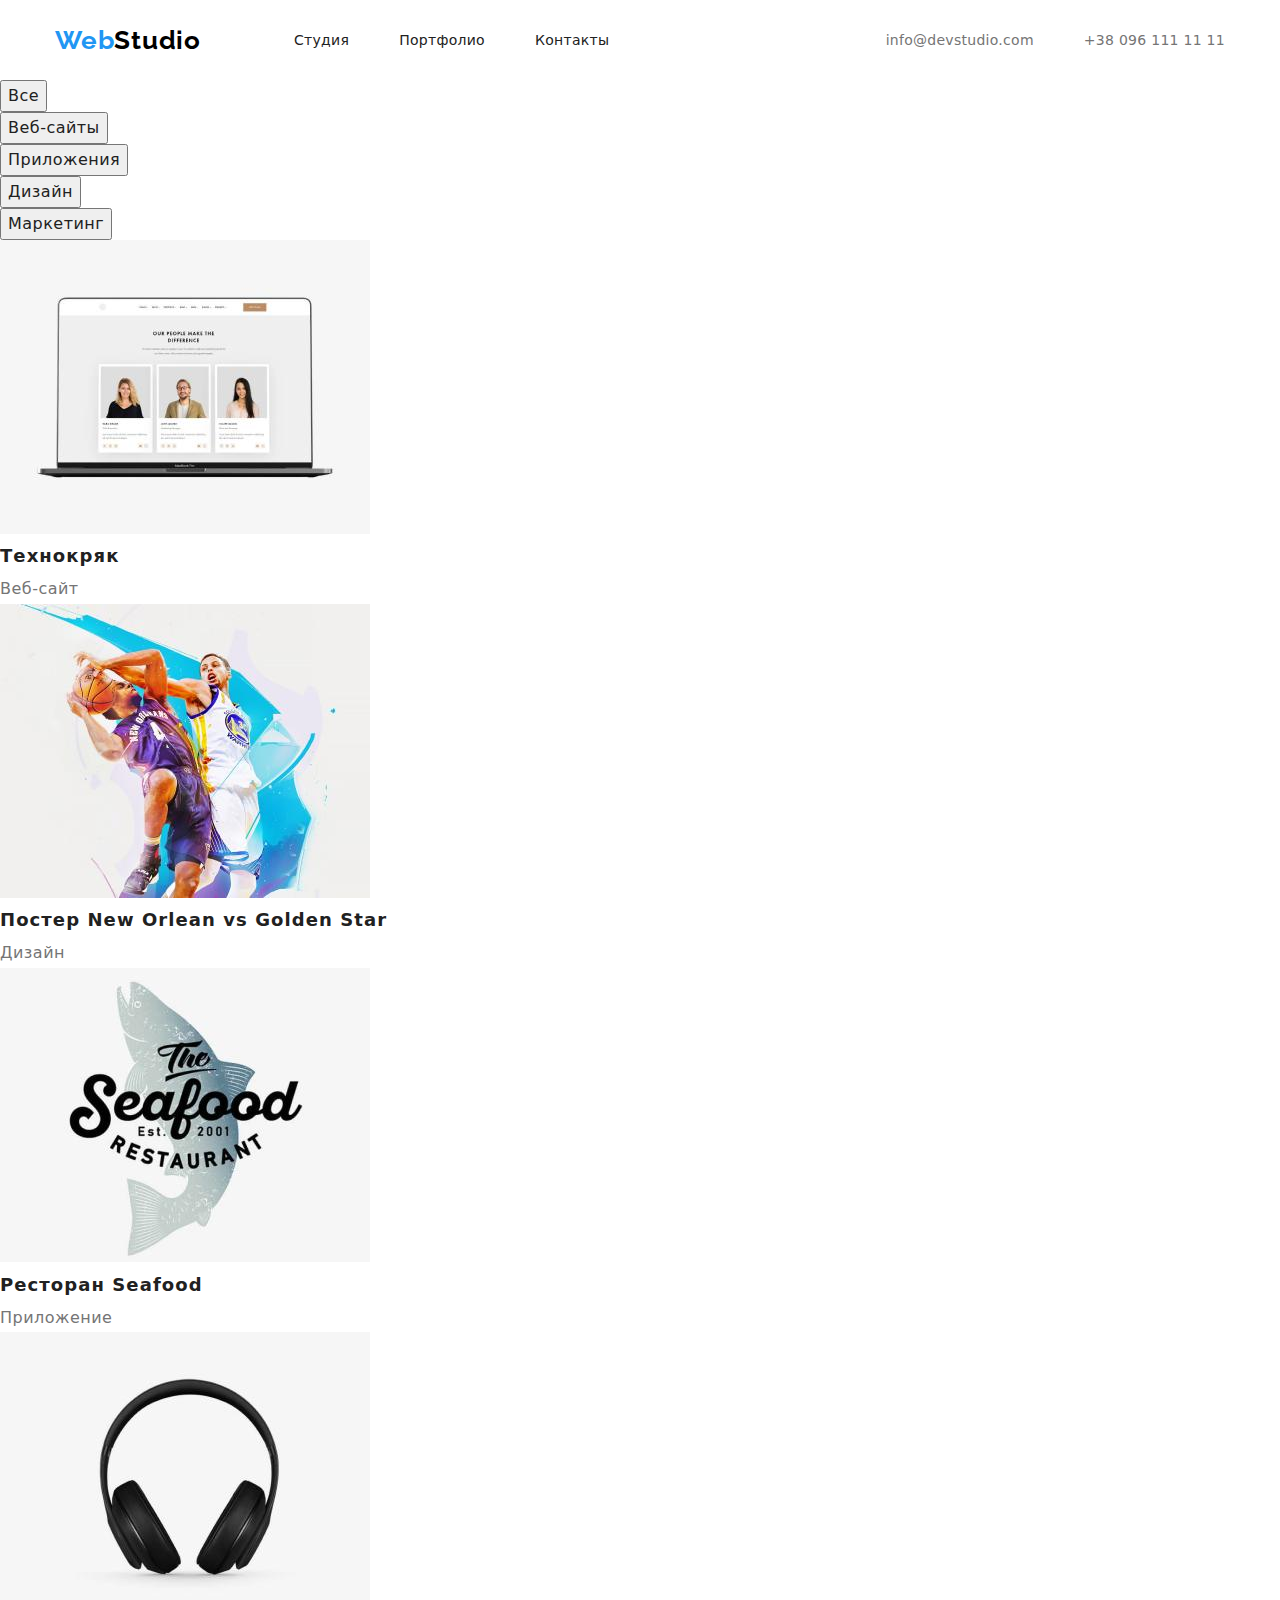
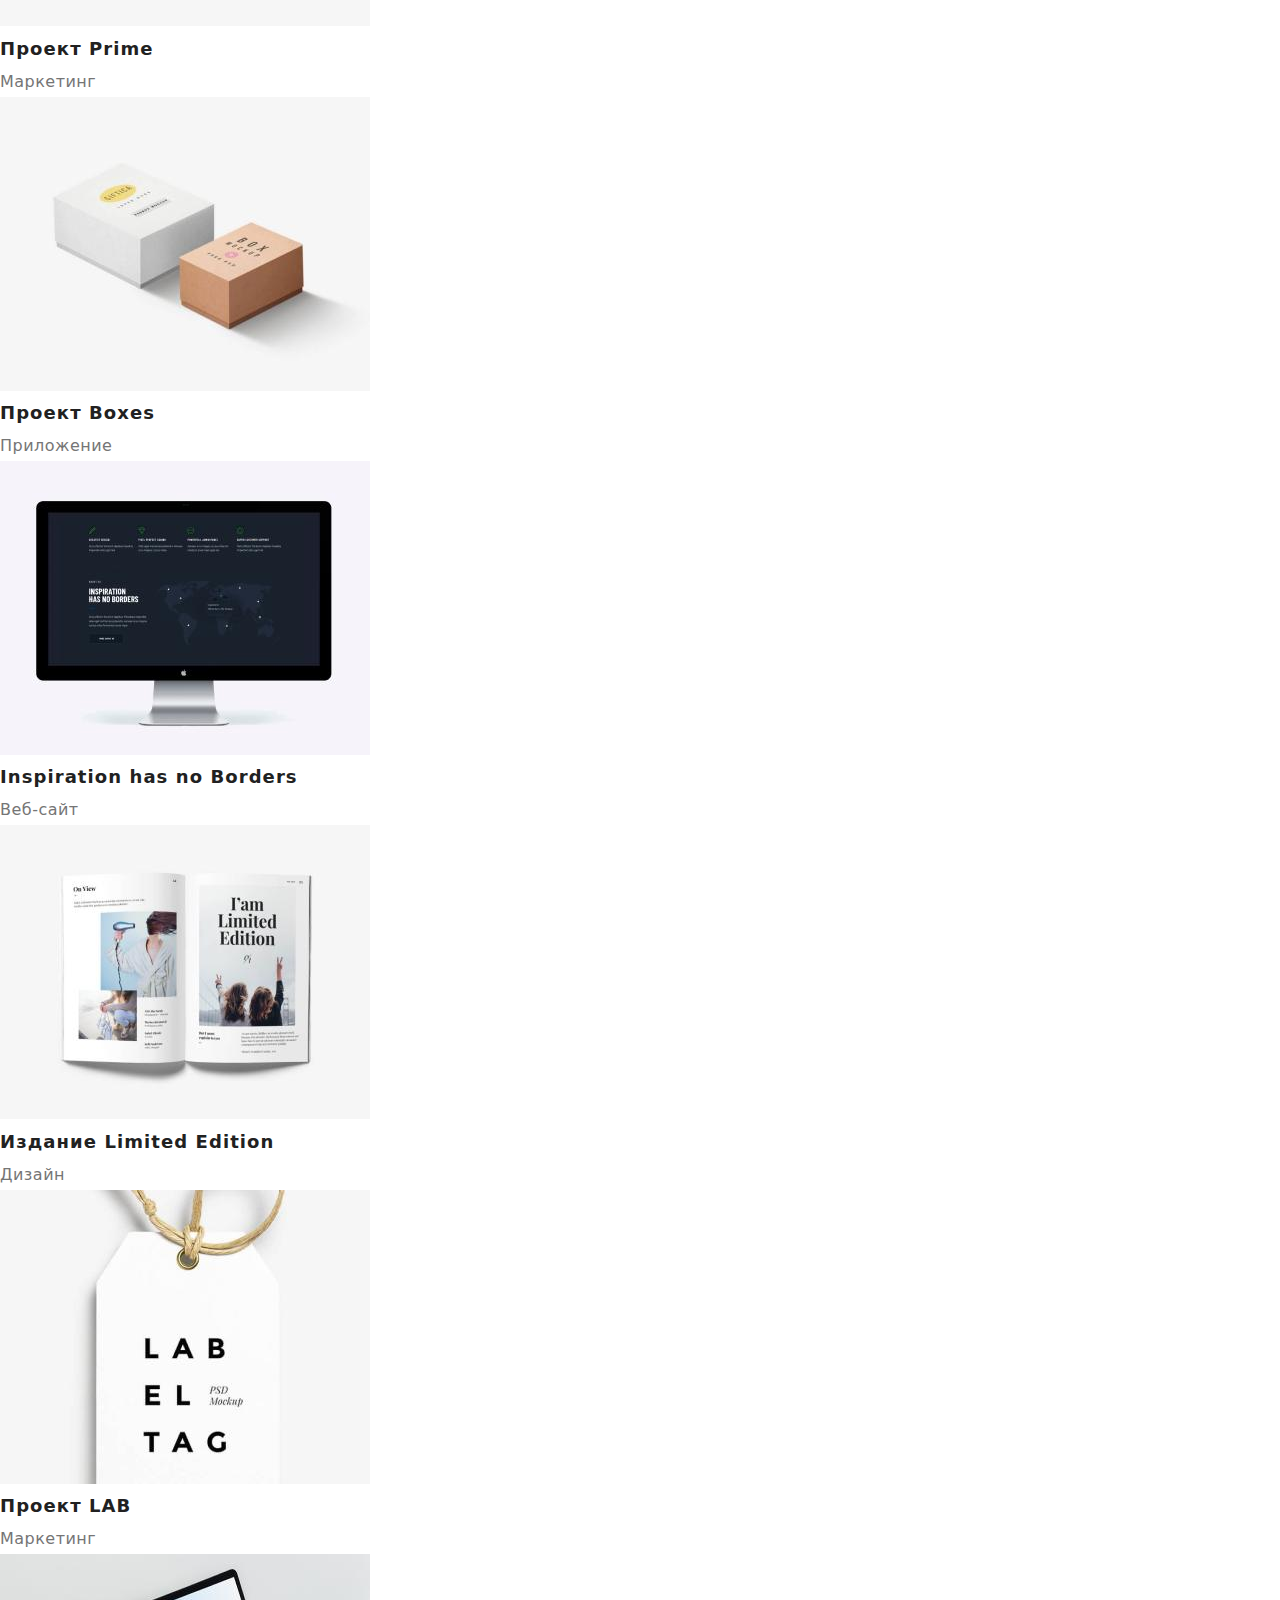
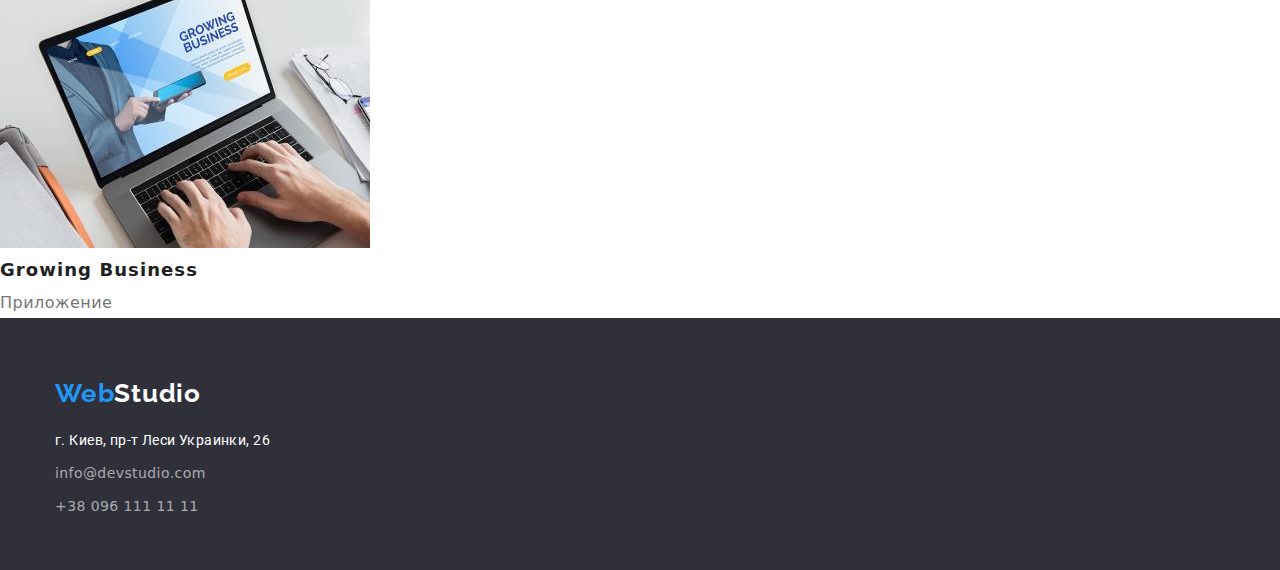
==== portfolio.html @ 0bea7676 "закінчив на текті герой" ====
<!DOCTYPE html>
<html lang="ru">

<head>
    <meta charset="UTF-8">
    <meta http-equiv="X-UA-Compatible" content="IE=edge">
    <meta name="viewport" content="width=device-width, initial-scale=1.0">
    <link rel="preconnect" href="https://fonts.googleapis.com">
    <link rel="preconnect" href="https://fonts.gstatic.com" crossorigin>
    <link href="https://fonts.googleapis.com/css2?family=Raleway:wght@700&family=Roboto:wght@400;500;700;900&display=swap"
        rel="stylesheet">
    <link rel="stylesheet" href="css/styles.css">
    <link rel="stylesheet" href="./css/modern-normalize.css">
    <link rel="stylesheet" href="./css/reset.css">
    <title>Document</title>
</head>

<body>
    <!------ШАПКА------>
    <header>
        <div class="container header-container">
        <nav class="header-navigation">

            <a class="link header-logo-web" href="./index.html">Web<span class="header-logo-studio">Studio</span></a>
            
            <ul class="list header-list">
                <li class="header-item"><a class="link header-link" href="./index.html" title="Студия">Студия</a></li>
                <li class="header-item"><a class="link header-link" href="./portfolio.html" title="Портфолио">Портфолио</a></li>
                <li class="header-item"><a class="link header-link" href="" title="Контакты">Контакты</a></li>
            </ul>
            
            </nav>
            
            <ul class="list header-list header-connect">
                <li><a class="link header-mail" href="mailto:info@devstudio.com">info@devstudio.com</a></li>
                <li><a class="link header-tel" href="tel:+380961111111">+38 096 111 11 11</a></li>
            </ul>
        </div>
<!-----------------------хедер----------------------->
    </header>
    
    <div>
        <ul class="list">
            <li><button class="list-btn" type="button">Все</button></li>
            <li><button class="list-btn" type="button">Веб-сайты</button></li>
            <li><button class="list-btn" type="button">Приложения</button></li>
            <li><button class="list-btn" type="button">Дизайн</button></li>
            <li><button class="list-btn" type="button">Маркетинг</button></li>
        </ul>
    </div>
    
    <section class="section-list">
        <h1 class="visually-hidden">Портфолио</h1>
        <ul class="list">
            <li>
                <a class="link" href="">
                    <img src="./images/potr.jpg" alt="Ноутбук" width="370">
                    <h2 class="section-text">Технокряк</h2>
                    <p class="section-title" >Веб-сайт</p>
                </a>
            </li>
            <li>
                <a class="link" href="">
                    <img src="./images/potr(1).jpg" alt="Баскетболіти" width="370">
                    <h2 class="section-text">Постер <span lang="en">New Orlean vs Golden Star</span></h2>
                    <p class="section-title" >Дизайн</p>
                </a>
            </li>
            <li>
                <a class="link" href="">
                    <img src="./images/port(2).jpg" alt="Логотип ресторану" width="370">
                    <h2 class="section-text">Ресторан <span lang="en">Seafood</span></h2>
                    <p class="section-title" >Приложение</p>
                </a>
            </li>
            <li>
                <a class="link" href="">
                    <img src="./images/port(3).jpg" alt="Навушники" width="370">
                    <h2 class="section-text">Проект <span lang="en">Prime</span></h2>
                    <p class="section-title" >Маркетинг</p>
                </a>
            </li>
            <li>
                <a class="link" href="">
                    <img src="./images/port(4).jpg" alt="Коробка" width="370">
                    <h2 class="section-text">Проект <span lang="en">Boxes</span></h2>
                    <p class="section-title" >Приложение</p>
                </a>
            </li>
            <li>
                <a class="link" href="">
                    <img src="./images/port(5).jpg" alt="Комп'ютер" width="370">
                    <h2 class="section-text"><span lang="en">Inspiration has no Borders</span></h2>
                    <p class="section-title" >Веб-сайт</p>
                </a>
            </li>
            <li>
                <a class="link" href="">
                    <img src="./images/port(6).jpg" alt="Журнал" width="370">
                    <h2 class="section-text">Издание <span lang="en">Limited Edition</span></h2>
                    <p class="section-title" >Дизайн</p>
                </a>
            </li>
            <li>
                <a class="link" href="">
                    <img src="./images/port(7).jpg" alt="Бірка" width="370">
                    <h2 class="section-text">Проект <span lang="en">LAB</span></h2>
                    <p class="section-title" >Маркетинг</p>
                </a>
            </li>
            <li>
                <a class="link" href="">
                    <img src="./images/port(8).jpg" alt="Ноутбук" width="370">
                    <h2 class="section-text"><span lang="en">Growing Business</span></h2>
                    <p class="section-title" >Приложение</p>
                </a>
            </li>
        </ul>
    </section>
    <!------------------------футер-/* Подвал */---------------------------------->
    <footer class="footer">
        <div class="container footer-container">
        <a class="link footer-logo-web" href="./index.html">Web<span class="footer-logo-studio">Studio</span></a>
        <ul class="list list-footer">
            <li>
                <a class="link footer-map" href="https://goo.gl/maps/3yWpkA23hBz6djXq9" target="_blank" rel="noopener noreferrer">
                    <address>г. Киев, пр-т Леси Украинки, 26</address></a>
            </li>
            <li>
                <a class="link footer-list" href="mailto:info@devstudio.com">info@devstudio.com</a>
            </li>
            <li>
                <a class="link footer-list" href="tel:+380961111111">+38 096 111 11 11</a>
            </li>
        </ul>
        </div>
    </footer>
</body>

</html>
---- css/styles.css ----
:root {
  --header-text-color: #212121;
  --accent-color: #2196f3;
  --main-title-color: #212121;
  --portfolio-text-color: #212121;
}

body {
  font-family: "Roboto", sans-serif;
}

.link {
  text-decoration: none;
}

.list {
  list-style: none;
}

/* ------------------------------ШАПКА---------------------------------- */

.container {
  width: 1200px;
  padding-left: 15px;
  padding-right: 15px;
  margin: 0 auto;
}

.header-list {
  display: flex;
  align-items: center;
}

.header-item {
  margin-left: 50px;
}

.header-item:first-child {
  margin-left: 93px;
}

.header-navigation {
  display: flex;
  align-items: center;
}

.header-container {
  display: flex;
  height: 80px;
}

.header-connect {
  margin-left: auto;
}

.header-mail {
  margin-right: 50px;
}

.header {
  background-color: #ffffff;
}

.header-logo-web {
  font-family: Raleway;
  font-weight: bold;
  font-size: 26px;
  line-height: 31px;
  letter-spacing: 0.03em;
  color: #2196f3;
}

.header-logo-studio {
  font-family: Raleway;
  font-weight: bold;
  font-size: 26px;
  line-height: 31px;
  letter-spacing: 0.03em;
  color: #000000;
}

.header-link {
  font-weight: 500;
  font-size: 14px;
  line-height: 1.15;
  letter-spacing: 0.02em;
  color: var(--header-text-color);
}

.header-link:hover,
.header-link:focus {
  color: var(--accent-color);
}

.header-link:active {
  color: red;
}

.header-mail {
  font-weight: 500;
  font-size: 14px;
  line-height: 16px;
  letter-spacing: 0.02em;
  color: #757575;
}

.header-mail:hover,
.header-mail:focus {
  color: var(--accent-color);
}

.header-tel {
  font-weight: 500;
  font-size: 14px;
  line-height: 16px;
  letter-spacing: 0.02em;
  color: #757575;
}

.header-tel:hover,
.header-tel:focus {
  color: var(--accent-color);
}

/* ------------------------------ГЕРОЙ-------------------------------------- */

.hero {
  background: #2f303a;
}

.hero-text {
  font-weight: 900;
  font-size: 44px;
  line-height: 1.36;
  text-align: center;
  letter-spacing: 0.06em;
  text-transform: uppercase;
  color: #ffffff;
}

.hero-btn {
  font-weight: bold;
  font-size: 16px;
  line-height: 1.87;
  display: flex;
  align-items: center;
  text-align: center;
  letter-spacing: 0.06em;
  color: #ffffff;
  cursor: pointer;
}

.hero-btn {
  background: #2196f3;
}

.hero-btn:focus {
  color: #188ce8;
}

.hero-btn:hover {
  color: #188ce8;
}

.hero-container {
  height: 600px;
}

.hero-text {
  width: 696px;
  height: 120px;
}

/* -----------------------------ОСОБЕННОСТИ--------------------------------------- */

.visually-hidden {
  position: absolute;
  width: 1px;
  height: 1px;
  margin: -1px;
  border: 0;
  padding: 0;
  white-space: nowrap;
  clip-path: inset(100%);
  clip: rect(0 0 0 0);
  overflow: hidden;
}

.list-text {
  font-weight: bold;
  font-size: 14px;
  line-height: 16px;
  letter-spacing: 0.03em;
  text-transform: uppercase;
  color: var(--main-title-color);
}

.list-pre-text {
  font-weight: normal;
  font-size: 14px;
  line-height: 1.71;
  letter-spacing: 0.03em;
  color: #757575;
}
/* -------------------------------ЧЕМ-МИ-ЗАНИМАЕМСЯ----------------------------------- */

.item-text {
  font-weight: bold;
  font-size: 36px;
  line-height: 42px;
  text-align: center;
  letter-spacing: 0.03em;
  color: var(--header-text-color);
}

/* ---------------------------------НАША-КОМАННДА---------------------------------- */

.items {
  background-color: #f5f4fa;
}

.items-text {
  font-weight: 500;
  font-size: 16px;
  line-height: 19px;
  text-align: center;
  letter-spacing: 0.03em;
  color: var(--header-text-color);
}

.items-title {
  font-weight: normal;
  font-size: 16px;
  line-height: 19px;
  text-align: center;
  letter-spacing: 0.03em;
  color: #757575;
}
/* --------------------СТОРІНКА-2-ПОРТФОЛИО----------------------------------------- */

.list-btn {
  font-family: inherit;
  font-style: normal;
  font-weight: 500;
  font-size: 16px;
  line-height: 1.62;
  text-align: center;
  letter-spacing: 0.03em;
  color: #212121;
  cursor: pointer;
}

.section-text {
  font-weight: bold;
  font-size: 18px;
  line-height: 2;
  letter-spacing: 0.06em;
  color: var(--portfolio-text-color);
}

.section-title {
  font-weight: normal;
  font-size: 16px;
  line-height: 1.87;
  letter-spacing: 0.03em;
  color: #757575;
}

/* ----------------------------ФУТЕР--------------------------------------------- */
.footer {
  background-color: #2f303a;
}

.footer-logo-web {
  font-family: Raleway;
  font-weight: bold;
  font-size: 26px;
  line-height: 31px;
  letter-spacing: 0.03em;
  color: #2196f3;
}

.footer-logo-studio {
  font-family: Raleway;
  font-weight: bold;
  font-size: 26px;
  line-height: 31px;
  letter-spacing: 0.03em;
  color: #ffffff;
}

.footer-list {
  font-weight: normal;
  font-size: 14px;
  line-height: 1.71;
  letter-spacing: 0.03em;
  color: rgba(255, 255, 255, 0.6);
}

.footer-map {
  font-family: Roboto;
  font-style: normal;
  font-weight: normal;
  font-size: 14px;
  line-height: 1.71;
  letter-spacing: 0.03em;
  color: #ffffff;
}

address {
  font-family: Roboto;
  font-style: normal;
}

.footer-list:hover {
  color: var(--accent-color);
}

.footer-list:focus {
  color: var(--accent-color);
}

.footer-map:hover {
  color: var(--accent-color);
}

.footer-map:focus {
  color: var(--accent-color);
}

.footer-container {
  height: 252px;
}

.footer-logo-web {
  display: inline-block;
  padding-top: 60px;
}

.list-footer {
  margin-top: 20px;
}

.footer-list {
  display: inline-block;
  margin-top: 9px;
}
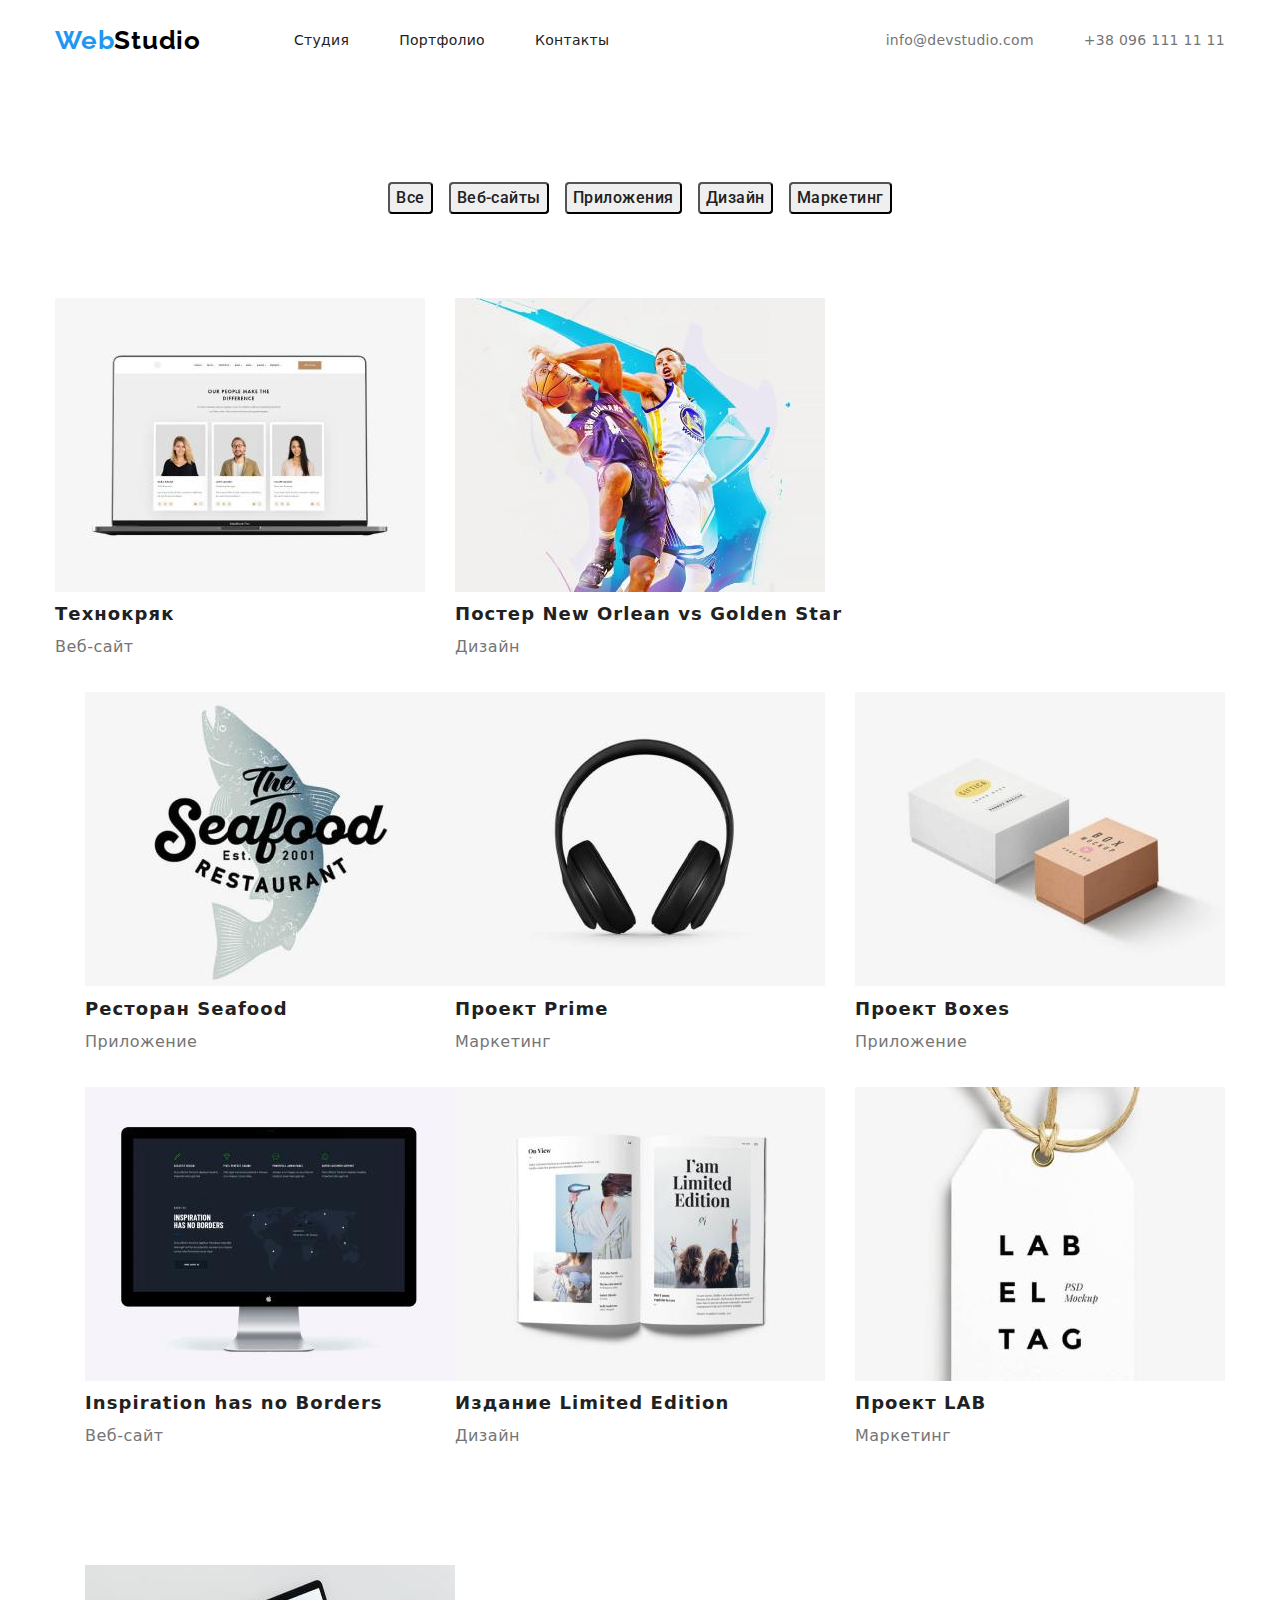
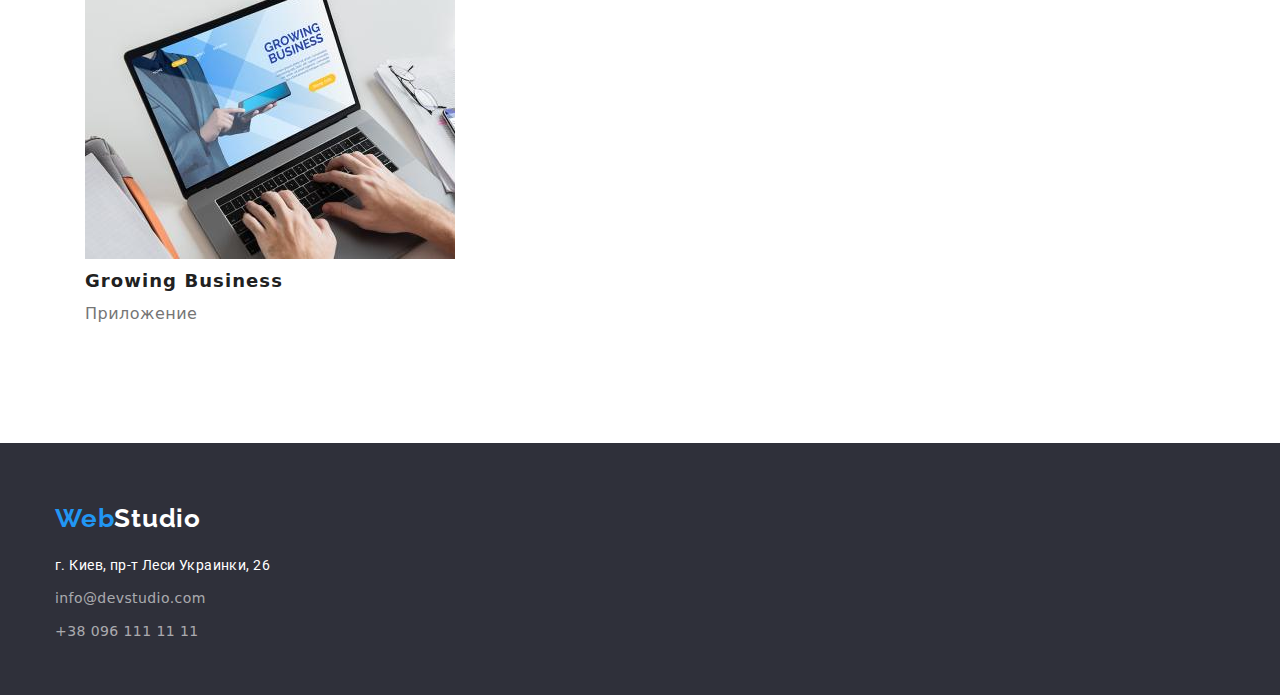
==== commit 1fce15e8: "дз №3 оформлена" ====
--- a/portfolio.html
+++ b/portfolio.html
@@ -12,7 +12,7 @@
     <link rel="stylesheet" href="css/styles.css">
     <link rel="stylesheet" href="./css/modern-normalize.css">
     <link rel="stylesheet" href="./css/reset.css">
-    <title>Document</title>
+    <title>Портфолио</title>
 </head>
 
 <body>
@@ -39,76 +39,87 @@
 <!-----------------------хедер----------------------->
     </header>
     
-    <div>
-        <ul class="list">
-            <li><button class="list-btn" type="button">Все</button></li>
-            <li><button class="list-btn" type="button">Веб-сайты</button></li>
-            <li><button class="list-btn" type="button">Приложения</button></li>
-            <li><button class="list-btn" type="button">Дизайн</button></li>
-            <li><button class="list-btn" type="button">Маркетинг</button></li>
+    <div class="container button-container">
+        <ul class="list btn-container">
+            <li class="pre-btn" >
+                <button class="list-btn" type="button">Все</button>
+            </li>
+            <li class="pre-btn" >
+                <button class="list-btn" type="button">Веб-сайты</button>
+            </li>
+            <li class="pre-btn" >
+                <button class="list-btn" type="button">Приложения</button>
+            </li>
+            <li class="pre-btn" >
+                <button class="list-btn" type="button">Дизайн</button>
+            </li>
+            <li class="pre-btn" >
+                <button class="list-btn" type="button">Маркетинг</button>
+            </li>
         </ul>
     </div>
     
     <section class="section-list">
+        <div class="container images-container">
         <h1 class="visually-hidden">Портфолио</h1>
-        <ul class="list">
-            <li>
+        <ul class="list container-pre-images">
+            <li class="img-box" >
                 <a class="link" href="">
                     <img src="./images/potr.jpg" alt="Ноутбук" width="370">
                     <h2 class="section-text">Технокряк</h2>
                     <p class="section-title" >Веб-сайт</p>
                 </a>
             </li>
-            <li>
+            <li class="img-box" >
                 <a class="link" href="">
                     <img src="./images/potr(1).jpg" alt="Баскетболіти" width="370">
                     <h2 class="section-text">Постер <span lang="en">New Orlean vs Golden Star</span></h2>
                     <p class="section-title" >Дизайн</p>
                 </a>
             </li>
-            <li>
+            <li class="img-box" >
                 <a class="link" href="">
                     <img src="./images/port(2).jpg" alt="Логотип ресторану" width="370">
                     <h2 class="section-text">Ресторан <span lang="en">Seafood</span></h2>
                     <p class="section-title" >Приложение</p>
                 </a>
             </li>
-            <li>
+            <li class="img-box" >
                 <a class="link" href="">
                     <img src="./images/port(3).jpg" alt="Навушники" width="370">
                     <h2 class="section-text">Проект <span lang="en">Prime</span></h2>
                     <p class="section-title" >Маркетинг</p>
                 </a>
             </li>
-            <li>
+            <li class="img-box" >
                 <a class="link" href="">
                     <img src="./images/port(4).jpg" alt="Коробка" width="370">
                     <h2 class="section-text">Проект <span lang="en">Boxes</span></h2>
                     <p class="section-title" >Приложение</p>
                 </a>
             </li>
-            <li>
+            <li class="img-box" >
                 <a class="link" href="">
                     <img src="./images/port(5).jpg" alt="Комп'ютер" width="370">
                     <h2 class="section-text"><span lang="en">Inspiration has no Borders</span></h2>
                     <p class="section-title" >Веб-сайт</p>
                 </a>
             </li>
-            <li>
+            <li class="img-box" >
                 <a class="link" href="">
                     <img src="./images/port(6).jpg" alt="Журнал" width="370">
                     <h2 class="section-text">Издание <span lang="en">Limited Edition</span></h2>
                     <p class="section-title" >Дизайн</p>
                 </a>
             </li>
-            <li>
+            <li class="img-box" >
                 <a class="link" href="">
                     <img src="./images/port(7).jpg" alt="Бірка" width="370">
                     <h2 class="section-text">Проект <span lang="en">LAB</span></h2>
                     <p class="section-title" >Маркетинг</p>
                 </a>
             </li>
-            <li>
+            <li class="img-box" >
                 <a class="link" href="">
                     <img src="./images/port(8).jpg" alt="Ноутбук" width="370">
                     <h2 class="section-text"><span lang="en">Growing Business</span></h2>
@@ -116,6 +127,7 @@
                 </a>
             </li>
         </ul>
+        </div>
     </section>
     <!------------------------футер-/* Подвал */---------------------------------->
     <footer class="footer">
--- a/css/styles.css
+++ b/css/styles.css
@@ -28,13 +28,11 @@
 
 .header-list {
   display: flex;
-  align-items: center;
-}
-
-.header-item {
-  margin-left: 50px;
-}
-
+}
+
+.header-item:not(:last-child) {
+  margin-right: 50px;
+}
 .header-item:first-child {
   margin-left: 93px;
 }
@@ -44,17 +42,18 @@
   align-items: center;
 }
 
+.header-mail {
+  margin-right: 50px;
+}
+
 .header-container {
   display: flex;
+  align-items: center;
   height: 80px;
 }
 
 .header-connect {
   margin-left: auto;
-}
-
-.header-mail {
-  margin-right: 50px;
 }
 
 .header {
@@ -164,11 +163,26 @@
 
 .hero-container {
   height: 600px;
+  padding-top: 200px;
+  padding-bottom: 280px;
+}
+
+.hero-btn {
+  margin-top: 30px;
+  margin-bottom: 200px;
+  margin-left: auto;
+  margin-right: auto;
+  border-radius: 4px;
+  width: 200px;
+  height: 50px;
+  justify-content: center;
 }
 
 .hero-text {
   width: 696px;
   height: 120px;
+  margin-left: auto;
+  margin-right: auto;
 }
 
 /* -----------------------------ОСОБЕННОСТИ--------------------------------------- */
@@ -202,6 +216,24 @@
   letter-spacing: 0.03em;
   color: #757575;
 }
+
+.text-container {
+  display: flex;
+  padding-top: 94px;
+  padding-bottom: 94px;
+  width: 1170px;
+  height: 101px;
+}
+
+.list-text {
+  margin-bottom: 10px;
+}
+
+.list-pre-text {
+  margin-right: 10px;
+  width: 270px;
+  height: 101px;
+}
 /* -------------------------------ЧЕМ-МИ-ЗАНИМАЕМСЯ----------------------------------- */
 
 .item-text {
@@ -211,6 +243,19 @@
   text-align: center;
   letter-spacing: 0.03em;
   color: var(--header-text-color);
+}
+
+.item-container {
+  margin-top: 94px;
+}
+
+.img-container {
+  margin-top: 50px;
+  display: flex;
+}
+
+.img:nth-child(n + 1) {
+  margin-right: 30px;
 }
 
 /* ---------------------------------НАША-КОМАННДА---------------------------------- */
@@ -226,6 +271,7 @@
   text-align: center;
   letter-spacing: 0.03em;
   color: var(--header-text-color);
+  margin-top: 30px;
 }
 
 .items-title {
@@ -235,11 +281,39 @@
   text-align: center;
   letter-spacing: 0.03em;
   color: #757575;
-}
+  margin-top: 10px;
+  margin-bottom: 30px;
+}
+
+.items-container {
+  padding-top: 188px;
+  padding-bottom: 94px;
+}
+
+.container-list {
+  margin-top: 50px;
+  display: flex;
+}
+
+.items-img {
+  margin-left: auto;
+}
+
+.container-per {
+  box-shadow: 0px 1px 3px rgba(0, 0, 0, 0.12), 0px 1px 1px rgba(0, 0, 0, 0.14),
+    0px 2px 1px rgba(0, 0, 0, 0.2);
+  border-radius: 0px 0px 4px 4px;
+  margin-left: 30px;
+}
+
+.container-per:first-child {
+  margin-left: 0px;
+}
+
 /* --------------------СТОРІНКА-2-ПОРТФОЛИО----------------------------------------- */
 
 .list-btn {
-  font-family: inherit;
+  font-family: Roboto;
   font-style: normal;
   font-weight: 500;
   font-size: 16px;
@@ -248,6 +322,15 @@
   letter-spacing: 0.03em;
   color: #212121;
   cursor: pointer;
+  border-radius: 4px;
+}
+
+.list-btn:focus {
+  color: #188ce8;
+}
+
+.list-btn:hover {
+  color: #188ce8;
 }
 
 .section-text {
@@ -266,9 +349,58 @@
   color: #757575;
 }
 
+.button-container {
+  margin-top: 94px;
+  display: flex;
+}
+
+.btn-container {
+  display: flex;
+  margin-bottom: 34px;
+  margin-left: auto;
+  margin-right: auto;
+}
+
+.pre-btn {
+  margin: 8px;
+  margin-bottom: 50px;
+}
+
+.container-pre-images {
+  display: flex;
+  flex-wrap: wrap;
+}
+
+.img-box {
+  margin-bottom: 30px;
+  margin-left: 30px;
+}
+
+.img-box:nth-child(3n + 1) {
+  margin-left: 0px;
+}
+
+.img-box:nth-child(n + 7) {
+  margin-bottom: 114px;
+}
+
 /* ----------------------------ФУТЕР--------------------------------------------- */
 .footer {
   background-color: #2f303a;
+}
+
+.footer-container {
+  height: 252px;
+  padding-top: 60px;
+}
+
+.list-footer {
+  margin-top: 20px;
+}
+
+.footer-list {
+  display: block;
+  margin-top: 9px;
 }
 
 .footer-logo-web {
@@ -327,21 +459,3 @@
 .footer-map:focus {
   color: var(--accent-color);
 }
-
-.footer-container {
-  height: 252px;
-}
-
-.footer-logo-web {
-  display: inline-block;
-  padding-top: 60px;
-}
-
-.list-footer {
-  margin-top: 20px;
-}
-
-.footer-list {
-  display: inline-block;
-  margin-top: 9px;
-}
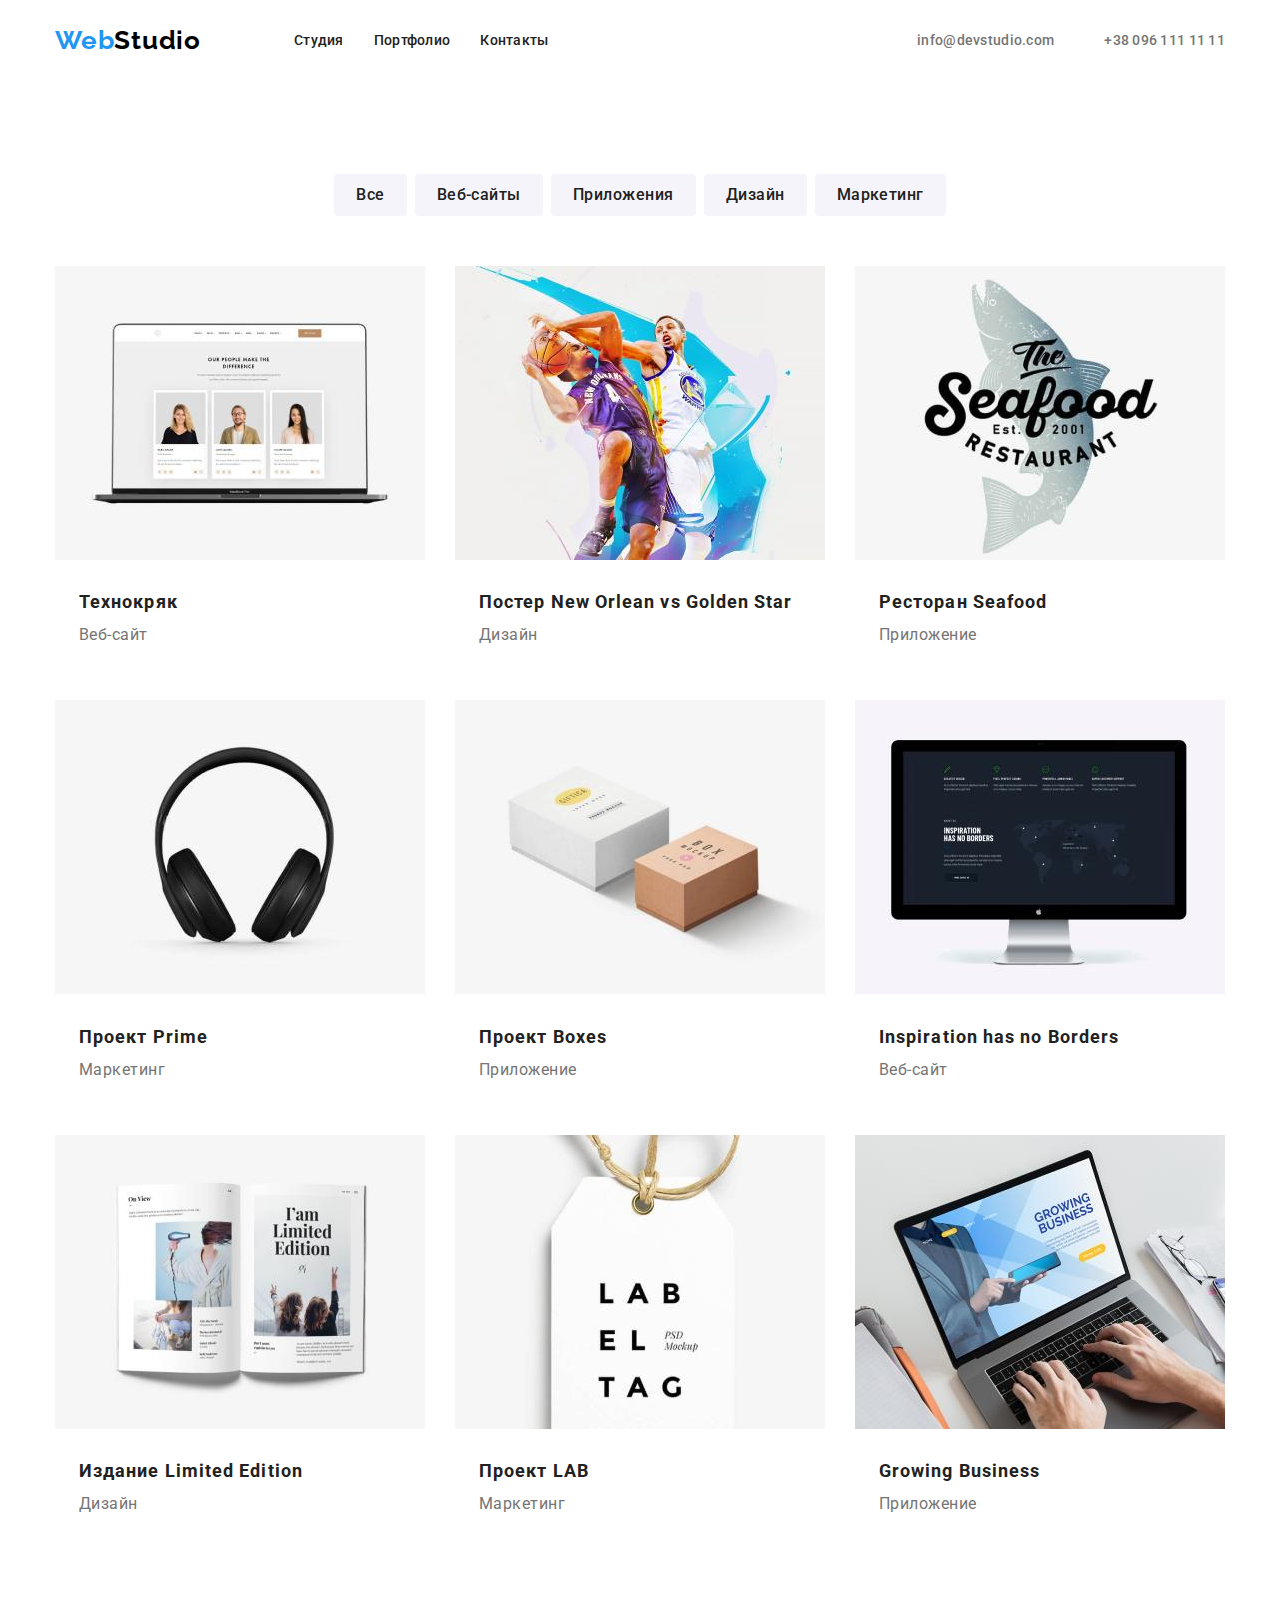
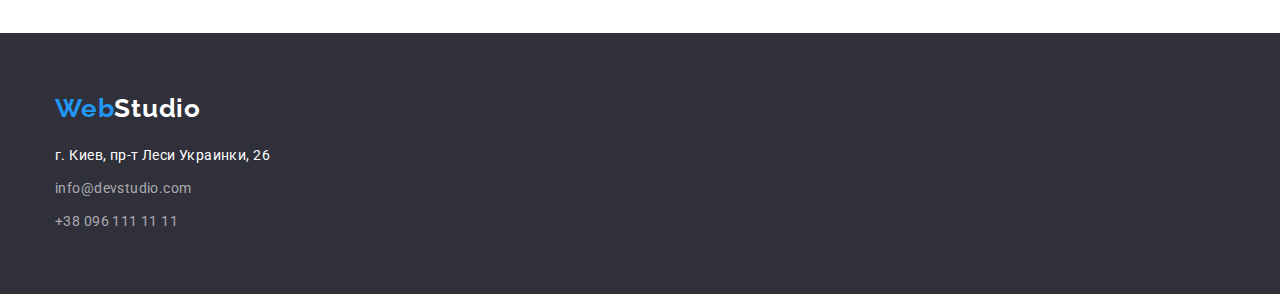
==== commit 78c0a6c6: "виправлено помилки з margin" ====
--- a/portfolio.html
+++ b/portfolio.html
@@ -18,133 +18,157 @@
 <body>
     <!------ШАПКА------>
     <header>
-        <div class="container header-container">
-        <nav class="header-navigation">
-
-            <a class="link header-logo-web" href="./index.html">Web<span class="header-logo-studio">Studio</span></a>
-            
-            <ul class="list header-list">
-                <li class="header-item"><a class="link header-link" href="./index.html" title="Студия">Студия</a></li>
-                <li class="header-item"><a class="link header-link" href="./portfolio.html" title="Портфолио">Портфолио</a></li>
-                <li class="header-item"><a class="link header-link" href="" title="Контакты">Контакты</a></li>
-            </ul>
-            
+        <div class="container nav-container">
+            <nav class="main-nav">
+                <a class="link header-logo-web" href="./index.html">Web<span class="header-logo-studio">Studio</span></a>
+                <ul class="list header-list">
+                    <li class="header-pre-list">
+                        <a class="link header-link" href="./index.html" title="Студия">Студия</a>
+                    </li>
+                    <li class="header-pre-list">
+                        <a class="link header-link" href="./portfolio.html" title="Портфолио">Портфолио</a>
+                    </li>
+                    <li class="header-pre-list">
+                        <a class="link header-link" href="" title="Контакты">Контакты</a>
+                    </li>
+                </ul>
             </nav>
-            
-            <ul class="list header-list header-connect">
-                <li><a class="link header-mail" href="mailto:info@devstudio.com">info@devstudio.com</a></li>
-                <li><a class="link header-tel" href="tel:+380961111111">+38 096 111 11 11</a></li>
+            <ul class="list header-tel-mail">
+                <li class="header-contact">
+                    <a class="link header-mail" href="mailto:info@devstudio.com">info@devstudio.com</a>
+                </li>
+                <li class="header-contact">
+                    <a class="link header-tel" href="tel:+380961111111">+38 096 111 11 11</a>
+                </li>
             </ul>
         </div>
-<!-----------------------хедер----------------------->
     </header>
-    
-    <div class="container button-container">
-        <ul class="list btn-container">
-            <li class="pre-btn" >
-                <button class="list-btn" type="button">Все</button>
-            </li>
-            <li class="pre-btn" >
-                <button class="list-btn" type="button">Веб-сайты</button>
-            </li>
-            <li class="pre-btn" >
-                <button class="list-btn" type="button">Приложения</button>
-            </li>
-            <li class="pre-btn" >
-                <button class="list-btn" type="button">Дизайн</button>
-            </li>
-            <li class="pre-btn" >
-                <button class="list-btn" type="button">Маркетинг</button>
-            </li>
-        </ul>
-    </div>
-    
-    <section class="section-list">
-        <div class="container images-container">
-        <h1 class="visually-hidden">Портфолио</h1>
-        <ul class="list container-pre-images">
-            <li class="img-box" >
-                <a class="link" href="">
-                    <img src="./images/potr.jpg" alt="Ноутбук" width="370">
-                    <h2 class="section-text">Технокряк</h2>
-                    <p class="section-title" >Веб-сайт</p>
-                </a>
-            </li>
-            <li class="img-box" >
-                <a class="link" href="">
-                    <img src="./images/potr(1).jpg" alt="Баскетболіти" width="370">
-                    <h2 class="section-text">Постер <span lang="en">New Orlean vs Golden Star</span></h2>
-                    <p class="section-title" >Дизайн</p>
-                </a>
-            </li>
-            <li class="img-box" >
-                <a class="link" href="">
-                    <img src="./images/port(2).jpg" alt="Логотип ресторану" width="370">
-                    <h2 class="section-text">Ресторан <span lang="en">Seafood</span></h2>
-                    <p class="section-title" >Приложение</p>
-                </a>
-            </li>
-            <li class="img-box" >
-                <a class="link" href="">
-                    <img src="./images/port(3).jpg" alt="Навушники" width="370">
-                    <h2 class="section-text">Проект <span lang="en">Prime</span></h2>
-                    <p class="section-title" >Маркетинг</p>
-                </a>
-            </li>
-            <li class="img-box" >
-                <a class="link" href="">
-                    <img src="./images/port(4).jpg" alt="Коробка" width="370">
-                    <h2 class="section-text">Проект <span lang="en">Boxes</span></h2>
-                    <p class="section-title" >Приложение</p>
-                </a>
-            </li>
-            <li class="img-box" >
-                <a class="link" href="">
-                    <img src="./images/port(5).jpg" alt="Комп'ютер" width="370">
-                    <h2 class="section-text"><span lang="en">Inspiration has no Borders</span></h2>
-                    <p class="section-title" >Веб-сайт</p>
-                </a>
-            </li>
-            <li class="img-box" >
-                <a class="link" href="">
-                    <img src="./images/port(6).jpg" alt="Журнал" width="370">
-                    <h2 class="section-text">Издание <span lang="en">Limited Edition</span></h2>
-                    <p class="section-title" >Дизайн</p>
-                </a>
-            </li>
-            <li class="img-box" >
-                <a class="link" href="">
-                    <img src="./images/port(7).jpg" alt="Бірка" width="370">
-                    <h2 class="section-text">Проект <span lang="en">LAB</span></h2>
-                    <p class="section-title" >Маркетинг</p>
-                </a>
-            </li>
-            <li class="img-box" >
-                <a class="link" href="">
-                    <img src="./images/port(8).jpg" alt="Ноутбук" width="370">
-                    <h2 class="section-text"><span lang="en">Growing Business</span></h2>
-                    <p class="section-title" >Приложение</p>
-                </a>
-            </li>
-        </ul>
-        </div>
-    </section>
+    <!-----------------------портфоліо----------------------->
+    <main>
+        <section class="box-list">
+            <div class="container">
+                <ul class="list container-box-btn">
+                    <li class="box-button">
+                        <button class="list-btn" type="button">Все</button>
+                    </li>
+                    <li class="box-button">
+                        <button class="list-btn" type="button">Веб-сайты</button>
+                    </li>
+                    <li class="box-button">
+                        <button class="list-btn" type="button">Приложения</button>
+                    </li>
+                    <li class="box-button">
+                        <button class="list-btn" type="button">Дизайн</button>
+                    </li>
+                    <li class="box-button">
+                        <button class="list-btn" type="button">Маркетинг</button>
+                    </li>
+                </ul>
+                <h1 class="visually-hidden">Портфолио</h1>
+                <ul class="list flex-container">
+                    <li class="box-img">
+                        <a class="link" href="">
+                            <img src="./images/potr.jpg" alt="Ноутбук" width="370">
+                            <div class="flex-text-container" >
+                                <h2 class="section-text">Технокряк</h2>
+                                <p class="section-title">Веб-сайт</p>
+                            </div>
+                        </a>
+                    </li>
+                    <li class="box-img">
+                        <a class="link" href="">
+                            <img src="./images/potr(1).jpg" alt="Баскетболіти" width="370">
+                            <div class="flex-text-container" >
+                                <h2 class="section-text">Постер <span lang="en">New Orlean vs Golden Star</span></h2>
+                                <p class="section-title">Дизайн</p>
+                            </div>
+                        </a>
+                    </li>
+                    <li class="box-img">
+                        <a class="link" href="">
+                            <img src="./images/port(2).jpg" alt="Логотип ресторану" width="370">
+                            <div class="flex-text-container" >
+                                <h2 class="section-text">Ресторан <span lang="en">Seafood</span></h2>
+                                <p class="section-title">Приложение</p>
+                            </div>
+                        </a>
+                    </li>
+                    <li class="box-img">
+                        <a class="link" href="">
+                            <img src="./images/port(3).jpg" alt="Навушники" width="370">
+                            <div class="flex-text-container" >
+                                <h2 class="section-text">Проект <span lang="en">Prime</span></h2>
+                                <p class="section-title">Маркетинг</p>
+                            </div>
+                        </a>
+                    </li>
+                    <li class="box-img">
+                        <a class="link" href="">
+                            <img src="./images/port(4).jpg" alt="Коробка" width="370">
+                            <div class="flex-text-container" >
+                                <h2 class="section-text">Проект <span lang="en">Boxes</span></h2>
+                                <p class="section-title">Приложение</p>
+                            </div>
+                        </a>
+                    </li>
+                    <li class="box-img">
+                        <a class="link" href="">
+                            <img src="./images/port(5).jpg" alt="Комп'ютер" width="370">
+                            <div class="flex-text-container" >
+                                <h2 class="section-text"><span lang="en">Inspiration has no Borders</span></h2>
+                                <p class="section-title">Веб-сайт</p>
+                            </div>
+                        </a>
+                    </li>
+                    <li class="box-img">
+                        <a class="link" href="">
+                            <img src="./images/port(6).jpg" alt="Журнал" width="370">
+                            <div class="flex-text-container" >
+                                <h2 class="section-text">Издание <span lang="en">Limited Edition</span></h2>
+                                <p class="section-title">Дизайн</p>
+                            </div>
+                        </a>
+                    </li>
+                    <li class="box-img">
+                        <a class="link" href="">
+                            <img src="./images/port(7).jpg" alt="Бірка" width="370">
+                            <div class="flex-text-container" >
+                                <h2 class="section-text">Проект <span lang="en">LAB</span></h2>
+                                <p class="section-title">Маркетинг</p>
+                            </div>
+                        </a>
+                    </li>
+                    <li class="box-img">
+                        <a class="link" href="">
+                            <img src="./images/port(8).jpg" alt="Ноутбук" width="370">
+                            <div class="flex-text-container" >
+                                <h2 class="section-text"><span lang="en">Growing Business</span></h2>
+                                <p class="section-title">Приложение</p>
+                            </div>
+                        </a>
+                    </li>
+                </ul>
+            </div>
+        </section>
+    </main>
     <!------------------------футер-/* Подвал */---------------------------------->
     <footer class="footer">
-        <div class="container footer-container">
-        <a class="link footer-logo-web" href="./index.html">Web<span class="footer-logo-studio">Studio</span></a>
-        <ul class="list list-footer">
-            <li>
-                <a class="link footer-map" href="https://goo.gl/maps/3yWpkA23hBz6djXq9" target="_blank" rel="noopener noreferrer">
-                    <address>г. Киев, пр-т Леси Украинки, 26</address></a>
-            </li>
-            <li>
-                <a class="link footer-list" href="mailto:info@devstudio.com">info@devstudio.com</a>
-            </li>
-            <li>
-                <a class="link footer-list" href="tel:+380961111111">+38 096 111 11 11</a>
-            </li>
-        </ul>
+        <div class="container">
+            <a class="link footer-logo-web" href="./index.html">Web<span class="footer-logo-studio">Studio</span></a>
+            <ul class="list footer-container">
+                <li class="footer-pre-container">
+                    <a class="link footer-map" href="https://goo.gl/maps/3yWpkA23hBz6djXq9" target="_blank"
+                        rel="noopener noreferrer">
+                        <address>г. Киев, пр-т Леси Украинки, 26</address>
+                    </a>
+                </li>
+                <li class="footer-pre-container">
+                    <a class="link footer-list" href="mailto:info@devstudio.com">info@devstudio.com</a>
+                </li>
+                <li class="footer-pre-container">
+                    <a class="link footer-list" href="tel:+380961111111">+38 096 111 11 11</a>
+                </li>
+            </ul>
         </div>
     </footer>
 </body>
--- a/css/styles.css
+++ b/css/styles.css
@@ -17,8 +17,6 @@
   list-style: none;
 }
 
-/* ------------------------------ШАПКА---------------------------------- */
-
 .container {
   width: 1200px;
   padding-left: 15px;
@@ -26,38 +24,25 @@
   margin: 0 auto;
 }
 
+/* ------------------------------ШАПКА---------------------------------- */
+.nav-container {
+  display: flex;
+  align-items: center;
+}
+
+.main-nav {
+  display: flex;
+  align-items: center;
+}
+
 .header-list {
   display: flex;
 }
 
-.header-item:not(:last-child) {
-  margin-right: 50px;
-}
-.header-item:first-child {
-  margin-left: 93px;
-}
-
-.header-navigation {
+.header-tel-mail {
   display: flex;
   align-items: center;
-}
-
-.header-mail {
-  margin-right: 50px;
-}
-
-.header-container {
-  display: flex;
-  align-items: center;
-  height: 80px;
-}
-
-.header-connect {
   margin-left: auto;
-}
-
-.header {
-  background-color: #ffffff;
 }
 
 .header-logo-web {
@@ -69,6 +54,10 @@
   color: #2196f3;
 }
 
+.header-logo-web {
+  margin-right: 93px;
+}
+
 .header-logo-studio {
   font-family: Raleway;
   font-weight: bold;
@@ -79,11 +68,26 @@
 }
 
 .header-link {
+  display: block;
+  font-family: Roboto;
+  font-style: normal;
   font-weight: 500;
   font-size: 14px;
-  line-height: 1.15;
+  line-height: 16px;
   letter-spacing: 0.02em;
+
   color: var(--header-text-color);
+
+  padding-top: 32px;
+  padding-bottom: 32px;
+}
+
+.header-pre-list + .header-pre-list {
+  margin-left: 30px;
+}
+
+.header-contact:not(:last-child) {
+  margin-right: 50px;
 }
 
 .header-link:hover,
@@ -91,15 +95,14 @@
   color: var(--accent-color);
 }
 
-.header-link:active {
-  color: red;
-}
-
 .header-mail {
+  font-family: Roboto;
+  font-style: normal;
   font-weight: 500;
   font-size: 14px;
   line-height: 16px;
   letter-spacing: 0.02em;
+
   color: #757575;
 }
 
@@ -109,10 +112,13 @@
 }
 
 .header-tel {
+  font-family: Roboto;
+  font-style: normal;
   font-weight: 500;
   font-size: 14px;
   line-height: 16px;
   letter-spacing: 0.02em;
+
   color: #757575;
 }
 
@@ -122,12 +128,17 @@
 }
 
 /* ------------------------------ГЕРОЙ-------------------------------------- */
-
 .hero {
-  background: #2f303a;
+  background-color: #2f303a;
+  padding-top: 200px;
+  padding-bottom: 200px;
 }
 
 .hero-text {
+  width: 696px;
+  height: 120px;
+  font-family: Roboto;
+  font-style: normal;
   font-weight: 900;
   font-size: 44px;
   line-height: 1.36;
@@ -135,22 +146,31 @@
   letter-spacing: 0.06em;
   text-transform: uppercase;
   color: #ffffff;
+
+  margin: 0 auto;
+  margin-bottom: 30px;
+  display: block;
 }
 
 .hero-btn {
+  padding: 10px 32px;
+  margin: 0 auto;
+  font-family: Roboto;
+  font-style: normal;
   font-weight: bold;
   font-size: 16px;
   line-height: 1.87;
-  display: flex;
+  display: block;
   align-items: center;
   text-align: center;
   letter-spacing: 0.06em;
   color: #ffffff;
   cursor: pointer;
-}
-
-.hero-btn {
+
   background: #2196f3;
+  box-shadow: 0px 4px 4px rgba(0, 0, 0, 0.15);
+  border-radius: 4px;
+  border: none;
 }
 
 .hero-btn:focus {
@@ -161,31 +181,20 @@
   color: #188ce8;
 }
 
-.hero-container {
-  height: 600px;
-  padding-top: 200px;
-  padding-bottom: 280px;
-}
-
-.hero-btn {
-  margin-top: 30px;
-  margin-bottom: 200px;
-  margin-left: auto;
-  margin-right: auto;
-  border-radius: 4px;
-  width: 200px;
-  height: 50px;
-  justify-content: center;
-}
-
-.hero-text {
-  width: 696px;
-  height: 120px;
-  margin-left: auto;
-  margin-right: auto;
-}
-
 /* -----------------------------ОСОБЕННОСТИ--------------------------------------- */
+
+.container-text {
+  display: flex;
+}
+
+.container-pre-text:not(:last-child) {
+  margin-right: 30px;
+}
+
+.section {
+  padding-top: 94px;
+  padding-bottom: 94px;
+}
 
 .visually-hidden {
   position: absolute;
@@ -201,15 +210,21 @@
 }
 
 .list-text {
+  margin-bottom: 10px;
+
+  font-family: Roboto;
+  font-style: normal;
   font-weight: bold;
   font-size: 14px;
   line-height: 16px;
   letter-spacing: 0.03em;
-  text-transform: uppercase;
   color: var(--main-title-color);
 }
 
 .list-pre-text {
+  width: 270px;
+  font-family: Roboto;
+  font-style: normal;
   font-weight: normal;
   font-size: 14px;
   line-height: 1.71;
@@ -217,26 +232,25 @@
   color: #757575;
 }
 
-.text-container {
-  display: flex;
-  padding-top: 94px;
-  padding-bottom: 94px;
-  width: 1170px;
-  height: 101px;
-}
-
-.list-text {
-  margin-bottom: 10px;
-}
-
-.list-pre-text {
-  margin-right: 10px;
-  width: 270px;
-  height: 101px;
-}
 /* -------------------------------ЧЕМ-МИ-ЗАНИМАЕМСЯ----------------------------------- */
 
+.img-container {
+  margin-bottom: 94px;
+}
+
+.container-img {
+  display: inline-flex;
+}
+
+.item-img:not(:last-child) {
+  margin-right: 30px;
+}
+
 .item-text {
+  margin-bottom: 50px;
+
+  font-family: Roboto;
+  font-style: normal;
   font-weight: bold;
   font-size: 36px;
   line-height: 42px;
@@ -245,74 +259,79 @@
   color: var(--header-text-color);
 }
 
-.item-container {
-  margin-top: 94px;
-}
-
-.img-container {
-  margin-top: 50px;
-  display: flex;
-}
-
-.img:nth-child(n + 1) {
+/* ---------------------------------НАША-КОМАННДА---------------------------------- */
+
+.container-items {
+  display: flex;
+}
+
+.container-pre-items:not(:last-child) {
   margin-right: 30px;
 }
 
-/* ---------------------------------НАША-КОМАННДА---------------------------------- */
+.container-pre-items {
+  box-shadow: 0px 1px 3px rgba(0, 0, 0, 0.12), 0px 1px 1px rgba(0, 0, 0, 0.14),
+    0px 2px 1px rgba(0, 0, 0, 0.2);
+  border-radius: 0px 0px 4px 4px;
+}
+
+.img-items {
+  margin-bottom: 30px;
+}
+
+.box-item-text {
+  padding-top: 30px;
+  padding-bottom: 30px;
+}
 
 .items {
   background-color: #f5f4fa;
 }
 
 .items-text {
+  margin-bottom: 10px;
+
+  font-family: Roboto;
+  font-style: normal;
   font-weight: 500;
   font-size: 16px;
   line-height: 19px;
   text-align: center;
   letter-spacing: 0.03em;
   color: var(--header-text-color);
-  margin-top: 30px;
 }
 
 .items-title {
+  font-family: Roboto;
+  font-style: normal;
   font-weight: normal;
   font-size: 16px;
   line-height: 19px;
   text-align: center;
   letter-spacing: 0.03em;
   color: #757575;
-  margin-top: 10px;
-  margin-bottom: 30px;
-}
-
-.items-container {
-  padding-top: 188px;
+}
+
+/* --------------------СТОРІНКА-2-ПОРТФОЛИО----------------------------------------- */
+
+.box-list {
+  padding-top: 94px;
   padding-bottom: 94px;
 }
 
-.container-list {
-  margin-top: 50px;
-  display: flex;
-}
-
-.items-img {
-  margin-left: auto;
-}
-
-.container-per {
-  box-shadow: 0px 1px 3px rgba(0, 0, 0, 0.12), 0px 1px 1px rgba(0, 0, 0, 0.14),
-    0px 2px 1px rgba(0, 0, 0, 0.2);
-  border-radius: 0px 0px 4px 4px;
-  margin-left: 30px;
-}
-
-.container-per:first-child {
-  margin-left: 0px;
-}
-
-/* --------------------СТОРІНКА-2-ПОРТФОЛИО----------------------------------------- */
+.box-button:not(:last-child) {
+  margin-right: 8px;
+}
+
+.container-box-btn {
+  display: block;
+  display: flex;
+  justify-content: center;
+  margin-bottom: 50px;
+}
 
 .list-btn {
+  padding: 8px 22px;
   font-family: Roboto;
   font-style: normal;
   font-weight: 500;
@@ -323,25 +342,58 @@
   color: #212121;
   cursor: pointer;
   border-radius: 4px;
-}
-
-.list-btn:focus {
-  color: #188ce8;
-}
-
+  border: none;
+  background: #f5f4fa;
+  border-radius: 4px;
+}
+
+.list-btn:focus,
 .list-btn:hover {
-  color: #188ce8;
+  background: #2196f3;
+  /* shadow-middle */
+  color: #ffffff;
+  box-shadow: 0px 3px 1px rgba(0, 0, 0, 0.1), 0px 1px 2px rgba(0, 0, 0, 0.08),
+    0px 2px 2px rgba(0, 0, 0, 0.12);
+  border-radius: 4px;
+}
+
+.flex-container {
+  display: flex;
+  flex-wrap: wrap;
+}
+
+.flex-text-container {
+  padding: 20px 24px;
+}
+
+.box-img {
+  width: 370px;
+  margin-right: 30px;
+  margin-bottom: 30px;
+}
+
+.box-img:nth-child(3n) {
+  margin-right: 0;
+}
+
+.box-img:nth-last-child(-n + 3) {
+  margin-bottom: 0px;
 }
 
 .section-text {
+  font-family: Roboto;
+  font-style: normal;
   font-weight: bold;
   font-size: 18px;
   line-height: 2;
+
   letter-spacing: 0.06em;
   color: var(--portfolio-text-color);
 }
 
 .section-title {
+  font-family: Roboto;
+  font-style: normal;
   font-weight: normal;
   font-size: 16px;
   line-height: 1.87;
@@ -349,61 +401,20 @@
   color: #757575;
 }
 
-.button-container {
-  margin-top: 94px;
-  display: flex;
-}
-
-.btn-container {
-  display: flex;
-  margin-bottom: 34px;
-  margin-left: auto;
-  margin-right: auto;
-}
-
-.pre-btn {
-  margin: 8px;
-  margin-bottom: 50px;
-}
-
-.container-pre-images {
-  display: flex;
-  flex-wrap: wrap;
-}
-
-.img-box {
-  margin-bottom: 30px;
-  margin-left: 30px;
-}
-
-.img-box:nth-child(3n + 1) {
-  margin-left: 0px;
-}
-
-.img-box:nth-child(n + 7) {
-  margin-bottom: 114px;
-}
-
 /* ----------------------------ФУТЕР--------------------------------------------- */
 .footer {
   background-color: #2f303a;
-}
-
-.footer-container {
-  height: 252px;
   padding-top: 60px;
-}
-
-.list-footer {
-  margin-top: 20px;
-}
-
-.footer-list {
-  display: block;
-  margin-top: 9px;
+  padding-bottom: 60px;
+}
+
+.footer-pre-container:not(:last-child) {
+  margin-bottom: 9px;
 }
 
 .footer-logo-web {
+  display: flex;
+  margin-bottom: 20px;
   font-family: Raleway;
   font-weight: bold;
   font-size: 26px;
@@ -422,10 +433,13 @@
 }
 
 .footer-list {
+  font-family: Roboto;
+  font-style: normal;
   font-weight: normal;
   font-size: 14px;
   line-height: 1.71;
   letter-spacing: 0.03em;
+
   color: rgba(255, 255, 255, 0.6);
 }
 
